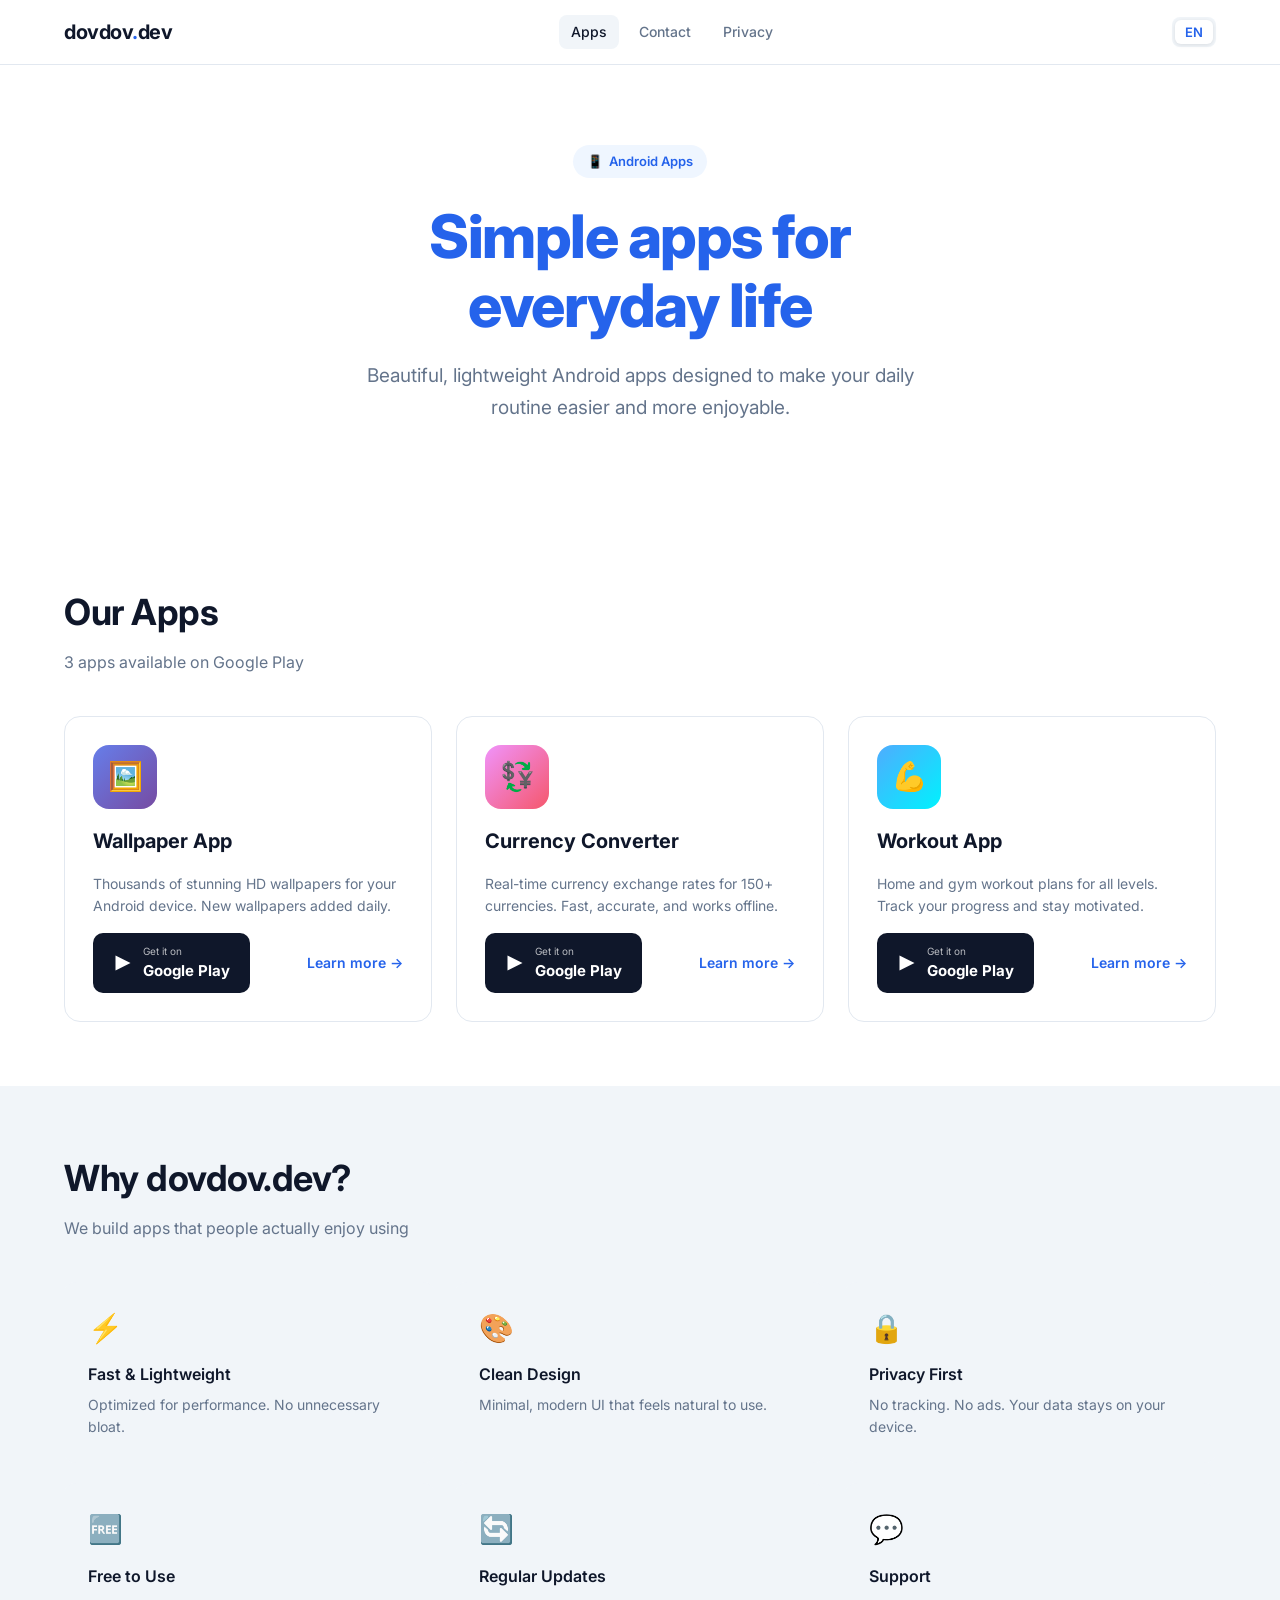
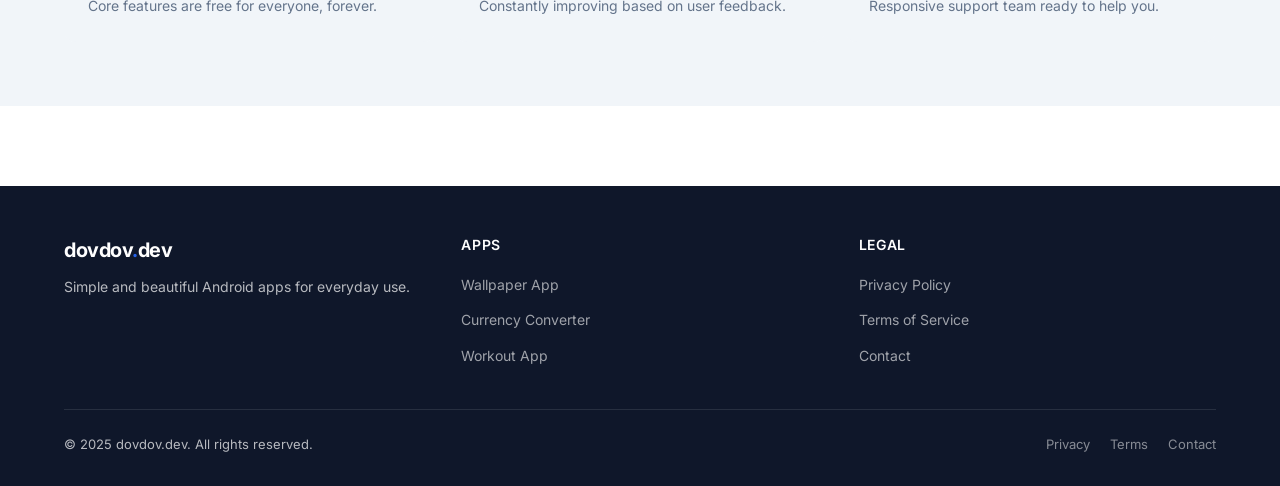
==== docs/index.html @ 6fd09d57 "dov dov dev site init" ====
<!DOCTYPE html>
<html lang="en">
<head>
  <meta charset="UTF-8" />
  <meta name="viewport" content="width=device-width, initial-scale=1.0" />
  <title>dovdov.dev — Mobile Apps</title>
  <meta name="description" content="Simple and beautiful Android apps by dovdov.dev" />
  <link rel="preconnect" href="https://fonts.googleapis.com" />
  <link rel="preconnect" href="https://fonts.gstatic.com" crossorigin />
  <link href="https://fonts.googleapis.com/css2?family=Inter:wght@400;500;600;700;800&display=swap" rel="stylesheet" />
  <link rel="stylesheet" href="css/style.css" />
</head>
<body>

  <!-- ===== HEADER ===== -->
  <header>
    <div class="header-inner">
      <a href="index.html" class="logo">dovdov<span>.</span>dev</a>

      <nav>
        <a href="index.html" class="active">
          <span data-lang="en" class="visible">Apps</span>
          <span data-lang="ru">Приложения</span>
        </a>
        <a href="contact.html">
          <span data-lang="en" class="visible">Contact</span>
          <span data-lang="ru">Контакт</span>
        </a>
        <a href="privacy.html">
          <span data-lang="en" class="visible">Privacy</span>
          <span data-lang="ru">Политика</span>
        </a>
      </nav>

      <div class="header-right">
        <div class="lang-switcher">
          <button class="lang-btn active" data-lang="en">EN</button>
          <button class="lang-btn" data-lang="ru">RU</button>
        </div>

        <button class="menu-btn" id="menuBtn" aria-label="Menu" aria-expanded="false">
          <svg width="22" height="22" viewBox="0 0 24 24" fill="none" stroke="currentColor" stroke-width="2.5" stroke-linecap="round">
            <line x1="3" y1="6" x2="21" y2="6"/>
            <line x1="3" y1="12" x2="21" y2="12"/>
            <line x1="3" y1="18" x2="21" y2="18"/>
          </svg>
        </button>
      </div>
    </div>

    <!-- Mobile nav -->
    <nav class="mobile-nav" id="mobileNav">
      <a href="index.html">
        <span data-lang="en" class="visible">Apps</span>
        <span data-lang="ru">Приложения</span>
      </a>
      <a href="contact.html">
        <span data-lang="en" class="visible">Contact</span>
        <span data-lang="ru">Контакт</span>
      </a>
      <a href="privacy.html">
        <span data-lang="en" class="visible">Privacy Policy</span>
        <span data-lang="ru">Политика конфиденциальности</span>
      </a>
      <a href="terms.html">
        <span data-lang="en" class="visible">Terms of Service</span>
        <span data-lang="ru">Условия использования</span>
      </a>
    </nav>
  </header>

  <!-- ===== HERO ===== -->
  <section class="hero">
    <div class="container">
      <div class="hero-badge">
        📱
        <span data-lang="en" class="visible">Android Apps</span>
        <span data-lang="ru">Приложения для Android</span>
      </div>

      <h1>
        <span data-lang="en" class="visible">Simple apps for<br /><span>everyday life</span></span>
        <span data-lang="ru">Простые приложения для<br /><span>каждого дня</span></span>
      </h1>

      <p>
        <span data-lang="en" class="visible">Beautiful, lightweight Android apps designed to make your daily routine easier and more enjoyable.</span>
        <span data-lang="ru">Красивые и лёгкие Android-приложения, которые делают вашу жизнь удобнее.</span>
      </p>
    </div>
  </section>

  <!-- ===== APPS ===== -->
  <section class="section">
    <div class="container">
      <h2 class="section-title">
        <span data-lang="en" class="visible">Our Apps</span>
        <span data-lang="ru">Наши приложения</span>
      </h2>
      <p class="section-sub">
        <span data-lang="en" class="visible">3 apps available on Google Play</span>
        <span data-lang="ru">3 приложения доступны в Google Play</span>
      </p>

      <div class="apps-grid">

        <!-- Wallpaper App -->
        <div class="app-card">
          <div class="app-icon wallpaper">🖼️</div>
          <h3>
            <span data-lang="en" class="visible">Wallpaper App</span>
            <span data-lang="ru">Обои</span>
          </h3>
          <p>
            <span data-lang="en" class="visible">Thousands of stunning HD wallpapers for your Android device. New wallpapers added daily.</span>
            <span data-lang="ru">Тысячи красивых HD-обоев для вашего Android. Новые обои добавляются каждый день.</span>
          </p>
          <div class="app-card-footer">
            <a href="#" class="btn-play">
              <svg width="20" height="20" viewBox="0 0 24 24" fill="white"><path d="M3 3l18 9-18 9V3z"/></svg>
              <div class="play-text">
                <small>
                  <span data-lang="en" class="visible">Get it on</span>
                  <span data-lang="ru">Скачать в</span>
                </small>
                <strong>Google Play</strong>
              </div>
            </a>
            <a href="apps/wallpaper.html" class="app-link">
              <span data-lang="en" class="visible">Learn more</span>
              <span data-lang="ru">Подробнее</span>
              →
            </a>
          </div>
        </div>

        <!-- Currency App -->
        <div class="app-card">
          <div class="app-icon currency">💱</div>
          <h3>
            <span data-lang="en" class="visible">Currency Converter</span>
            <span data-lang="ru">Конвертер валют</span>
          </h3>
          <p>
            <span data-lang="en" class="visible">Real-time currency exchange rates for 150+ currencies. Fast, accurate, and works offline.</span>
            <span data-lang="ru">Актуальные курсы валют для 150+ валют. Быстро, точно и работает офлайн.</span>
          </p>
          <div class="app-card-footer">
            <a href="#" class="btn-play">
              <svg width="20" height="20" viewBox="0 0 24 24" fill="white"><path d="M3 3l18 9-18 9V3z"/></svg>
              <div class="play-text">
                <small>
                  <span data-lang="en" class="visible">Get it on</span>
                  <span data-lang="ru">Скачать в</span>
                </small>
                <strong>Google Play</strong>
              </div>
            </a>
            <a href="apps/currency.html" class="app-link">
              <span data-lang="en" class="visible">Learn more</span>
              <span data-lang="ru">Подробнее</span>
              →
            </a>
          </div>
        </div>

        <!-- Workout App -->
        <div class="app-card">
          <div class="app-icon workout">💪</div>
          <h3>
            <span data-lang="en" class="visible">Workout App</span>
            <span data-lang="ru">Тренировки</span>
          </h3>
          <p>
            <span data-lang="en" class="visible">Home and gym workout plans for all levels. Track your progress and stay motivated.</span>
            <span data-lang="ru">Планы тренировок для дома и зала. Отслеживайте прогресс и оставайтесь мотивированными.</span>
          </p>
          <div class="app-card-footer">
            <a href="#" class="btn-play">
              <svg width="20" height="20" viewBox="0 0 24 24" fill="white"><path d="M3 3l18 9-18 9V3z"/></svg>
              <div class="play-text">
                <small>
                  <span data-lang="en" class="visible">Get it on</span>
                  <span data-lang="ru">Скачать в</span>
                </small>
                <strong>Google Play</strong>
              </div>
            </a>
            <a href="apps/workout.html" class="app-link">
              <span data-lang="en" class="visible">Learn more</span>
              <span data-lang="ru">Подробнее</span>
              →
            </a>
          </div>
        </div>

      </div>
    </div>
  </section>

  <!-- ===== WHY ===== -->
  <section class="section" style="background: var(--gray-light);">
    <div class="container">
      <h2 class="section-title">
        <span data-lang="en" class="visible">Why dovdov.dev?</span>
        <span data-lang="ru">Почему dovdov.dev?</span>
      </h2>
      <p class="section-sub">
        <span data-lang="en" class="visible">We build apps that people actually enjoy using</span>
        <span data-lang="ru">Мы создаём приложения, которыми приятно пользоваться</span>
      </p>

      <div class="features-grid">
        <div class="feature-item">
          <div class="feature-icon">⚡</div>
          <h4>
            <span data-lang="en" class="visible">Fast & Lightweight</span>
            <span data-lang="ru">Быстрые и лёгкие</span>
          </h4>
          <p>
            <span data-lang="en" class="visible">Optimized for performance. No unnecessary bloat.</span>
            <span data-lang="ru">Оптимизированы для скорости. Без лишнего.</span>
          </p>
        </div>
        <div class="feature-item">
          <div class="feature-icon">🎨</div>
          <h4>
            <span data-lang="en" class="visible">Clean Design</span>
            <span data-lang="ru">Чистый дизайн</span>
          </h4>
          <p>
            <span data-lang="en" class="visible">Minimal, modern UI that feels natural to use.</span>
            <span data-lang="ru">Минималистичный, современный интерфейс.</span>
          </p>
        </div>
        <div class="feature-item">
          <div class="feature-icon">🔒</div>
          <h4>
            <span data-lang="en" class="visible">Privacy First</span>
            <span data-lang="ru">Конфиденциальность</span>
          </h4>
          <p>
            <span data-lang="en" class="visible">No tracking. No ads. Your data stays on your device.</span>
            <span data-lang="ru">Без слежки. Без рекламы. Ваши данные — ваши.</span>
          </p>
        </div>
        <div class="feature-item">
          <div class="feature-icon">🆓</div>
          <h4>
            <span data-lang="en" class="visible">Free to Use</span>
            <span data-lang="ru">Бесплатно</span>
          </h4>
          <p>
            <span data-lang="en" class="visible">Core features are free for everyone, forever.</span>
            <span data-lang="ru">Основные функции бесплатны для всех навсегда.</span>
          </p>
        </div>
        <div class="feature-item">
          <div class="feature-icon">🔄</div>
          <h4>
            <span data-lang="en" class="visible">Regular Updates</span>
            <span data-lang="ru">Регулярные обновления</span>
          </h4>
          <p>
            <span data-lang="en" class="visible">Constantly improving based on user feedback.</span>
            <span data-lang="ru">Постоянно улучшаемся на основе отзывов.</span>
          </p>
        </div>
        <div class="feature-item">
          <div class="feature-icon">💬</div>
          <h4>
            <span data-lang="en" class="visible">Support</span>
            <span data-lang="ru">Поддержка</span>
          </h4>
          <p>
            <span data-lang="en" class="visible">Responsive support team ready to help you.</span>
            <span data-lang="ru">Оперативная поддержка всегда готова помочь.</span>
          </p>
        </div>
      </div>
    </div>
  </section>

  <!-- ===== FOOTER ===== -->
  <footer>
    <div class="footer-inner">
      <div class="footer-top">
        <div class="footer-brand">
          <div class="logo">dovdov<span>.</span>dev</div>
          <p>
            <span data-lang="en" class="visible">Simple and beautiful Android apps for everyday use.</span>
            <span data-lang="ru">Простые и красивые Android-приложения для каждого дня.</span>
          </p>
        </div>

        <div class="footer-col">
          <h4>
            <span data-lang="en" class="visible">Apps</span>
            <span data-lang="ru">Приложения</span>
          </h4>
          <ul>
            <li><a href="apps/wallpaper.html">
              <span data-lang="en" class="visible">Wallpaper App</span>
              <span data-lang="ru">Обои</span>
            </a></li>
            <li><a href="apps/currency.html">
              <span data-lang="en" class="visible">Currency Converter</span>
              <span data-lang="ru">Конвертер валют</span>
            </a></li>
            <li><a href="apps/workout.html">
              <span data-lang="en" class="visible">Workout App</span>
              <span data-lang="ru">Тренировки</span>
            </a></li>
          </ul>
        </div>

        <div class="footer-col">
          <h4>
            <span data-lang="en" class="visible">Legal</span>
            <span data-lang="ru">Документы</span>
          </h4>
          <ul>
            <li><a href="privacy.html">
              <span data-lang="en" class="visible">Privacy Policy</span>
              <span data-lang="ru">Политика конфиденциальности</span>
            </a></li>
            <li><a href="terms.html">
              <span data-lang="en" class="visible">Terms of Service</span>
              <span data-lang="ru">Условия использования</span>
            </a></li>
            <li><a href="contact.html">
              <span data-lang="en" class="visible">Contact</span>
              <span data-lang="ru">Контакт</span>
            </a></li>
          </ul>
        </div>
      </div>

      <div class="footer-bottom">
        <p>© 2025 dovdov.dev.
          <span data-lang="en" class="visible">All rights reserved.</span>
          <span data-lang="ru">Все права защищены.</span>
        </p>
        <div class="footer-bottom-links">
          <a href="privacy.html">
            <span data-lang="en" class="visible">Privacy</span>
            <span data-lang="ru">Политика</span>
          </a>
          <a href="terms.html">
            <span data-lang="en" class="visible">Terms</span>
            <span data-lang="ru">Условия</span>
          </a>
          <a href="contact.html">
            <span data-lang="en" class="visible">Contact</span>
            <span data-lang="ru">Контакт</span>
          </a>
        </div>
      </div>
    </div>
  </footer>

  <script src="js/main.js"></script>
</body>
</html>
---- docs/css/style.css ----
/* ===== RESET & BASE ===== */
*, *::before, *::after {
  box-sizing: border-box;
  margin: 0;
  padding: 0;
}

:root {
  --blue: #2563EB;
  --blue-dark: #1D4ED8;
  --blue-light: #EFF6FF;
  --black: #0F172A;
  --dark: #1E293B;
  --gray: #64748B;
  --gray-light: #F1F5F9;
  --white: #FFFFFF;
  --border: #E2E8F0;

  --font: 'Inter', -apple-system, BlinkMacSystemFont, 'Segoe UI', sans-serif;
  --radius: 12px;
  --shadow: 0 1px 3px rgba(0,0,0,0.08), 0 4px 16px rgba(0,0,0,0.06);
  --shadow-lg: 0 8px 32px rgba(0,0,0,0.12);
}

html {
  scroll-behavior: smooth;
}

body {
  font-family: var(--font);
  background: var(--white);
  color: var(--black);
  line-height: 1.6;
  font-size: 16px;
}

a {
  text-decoration: none;
  color: inherit;
}

img {
  max-width: 100%;
  display: block;
}

/* ===== HEADER ===== */
header {
  position: sticky;
  top: 0;
  z-index: 100;
  background: rgba(255, 255, 255, 0.92);
  backdrop-filter: blur(12px);
  -webkit-backdrop-filter: blur(12px);
  border-bottom: 1px solid var(--border);
}

.header-inner {
  max-width: 1200px;
  margin: 0 auto;
  padding: 0 24px;
  height: 64px;
  display: flex;
  align-items: center;
  justify-content: space-between;
  gap: 24px;
}

/* Logo */
.logo {
  font-size: 20px;
  font-weight: 700;
  color: var(--black);
  letter-spacing: -0.5px;
  flex-shrink: 0;
}

.logo span {
  color: var(--blue);
}

/* Nav */
nav {
  display: flex;
  align-items: center;
  gap: 8px;
}

nav a {
  font-size: 14px;
  font-weight: 500;
  color: var(--gray);
  padding: 6px 12px;
  border-radius: 8px;
  transition: color 0.2s, background 0.2s;
}

nav a:hover,
nav a.active {
  color: var(--black);
  background: var(--gray-light);
}

/* Header right */
.header-right {
  display: flex;
  align-items: center;
  gap: 12px;
  flex-shrink: 0;
}

/* Language switcher */
.lang-switcher {
  display: flex;
  align-items: center;
  gap: 2px;
  background: var(--gray-light);
  border-radius: 8px;
  padding: 3px;
}

.lang-btn {
  background: none;
  border: none;
  cursor: pointer;
  font-size: 13px;
  font-weight: 600;
  color: var(--gray);
  padding: 4px 10px;
  border-radius: 6px;
  transition: all 0.2s;
  font-family: var(--font);
}

.lang-btn.active {
  background: var(--white);
  color: var(--blue);
  box-shadow: 0 1px 4px rgba(0,0,0,0.1);
}

/* Mobile menu button */
.menu-btn {
  display: none;
  background: none;
  border: none;
  cursor: pointer;
  padding: 6px;
  color: var(--black);
}

.menu-btn svg {
  display: block;
}

/* Mobile nav */
.mobile-nav {
  display: none;
  flex-direction: column;
  padding: 12px 24px 16px;
  border-top: 1px solid var(--border);
  background: var(--white);
}

.mobile-nav a {
  font-size: 15px;
  font-weight: 500;
  color: var(--dark);
  padding: 10px 0;
  border-bottom: 1px solid var(--border);
}

.mobile-nav a:last-child {
  border-bottom: none;
}

.mobile-nav.open {
  display: flex;
}

/* ===== FOOTER ===== */
footer {
  background: var(--black);
  color: rgba(255,255,255,0.7);
  margin-top: 80px;
}

.footer-inner {
  max-width: 1200px;
  margin: 0 auto;
  padding: 48px 24px 32px;
}

.footer-top {
  display: grid;
  grid-template-columns: 1fr 1fr 1fr;
  gap: 40px;
  padding-bottom: 40px;
  border-bottom: 1px solid rgba(255,255,255,0.1);
}

.footer-brand .logo {
  color: var(--white);
  margin-bottom: 10px;
}

.footer-brand p {
  font-size: 14px;
  line-height: 1.6;
}

.footer-col h4 {
  color: var(--white);
  font-size: 14px;
  font-weight: 600;
  margin-bottom: 16px;
  text-transform: uppercase;
  letter-spacing: 0.05em;
}

.footer-col ul {
  list-style: none;
  display: flex;
  flex-direction: column;
  gap: 10px;
}

.footer-col ul li a {
  font-size: 14px;
  color: rgba(255,255,255,0.6);
  transition: color 0.2s;
}

.footer-col ul li a:hover {
  color: var(--white);
}

.footer-bottom {
  padding-top: 24px;
  display: flex;
  align-items: center;
  justify-content: space-between;
  flex-wrap: wrap;
  gap: 12px;
}

.footer-bottom p {
  font-size: 13px;
}

.footer-bottom-links {
  display: flex;
  gap: 20px;
}

.footer-bottom-links a {
  font-size: 13px;
  color: rgba(255,255,255,0.5);
  transition: color 0.2s;
}

.footer-bottom-links a:hover {
  color: var(--white);
}

/* ===== CONTAINER ===== */
.container {
  max-width: 1200px;
  margin: 0 auto;
  padding: 0 24px;
}

/* ===== BUTTONS ===== */
.btn {
  display: inline-flex;
  align-items: center;
  gap: 8px;
  padding: 12px 24px;
  border-radius: 10px;
  font-size: 15px;
  font-weight: 600;
  cursor: pointer;
  transition: all 0.2s;
  border: none;
  font-family: var(--font);
}

.btn-primary {
  background: var(--blue);
  color: var(--white);
}

.btn-primary:hover {
  background: var(--blue-dark);
  transform: translateY(-1px);
  box-shadow: 0 4px 16px rgba(37, 99, 235, 0.4);
}

.btn-outline {
  background: transparent;
  color: var(--blue);
  border: 2px solid var(--blue);
}

.btn-outline:hover {
  background: var(--blue);
  color: var(--white);
}

.btn-dark {
  background: var(--black);
  color: var(--white);
}

.btn-dark:hover {
  background: var(--dark);
  transform: translateY(-1px);
}

/* Google Play button */
.btn-play {
  display: inline-flex;
  align-items: center;
  gap: 10px;
  background: var(--black);
  color: var(--white);
  padding: 10px 20px;
  border-radius: 10px;
  font-size: 13px;
  font-weight: 500;
  transition: all 0.2s;
}

.btn-play:hover {
  background: var(--dark);
  transform: translateY(-1px);
}

.btn-play .play-text small {
  display: block;
  font-size: 10px;
  opacity: 0.7;
  font-weight: 400;
}

.btn-play .play-text strong {
  font-size: 15px;
  font-weight: 700;
}

/* ===== HERO ===== */
.hero {
  padding: 80px 0 60px;
  text-align: center;
}

.hero-badge {
  display: inline-flex;
  align-items: center;
  gap: 6px;
  background: var(--blue-light);
  color: var(--blue);
  font-size: 13px;
  font-weight: 600;
  padding: 6px 14px;
  border-radius: 50px;
  margin-bottom: 24px;
}

.hero h1 {
  font-size: clamp(36px, 5vw, 60px);
  font-weight: 800;
  color: var(--black);
  line-height: 1.15;
  letter-spacing: -1.5px;
  margin-bottom: 20px;
}

.hero h1 span {
  color: var(--blue);
}

.hero p {
  font-size: clamp(16px, 2vw, 19px);
  color: var(--gray);
  max-width: 560px;
  margin: 0 auto 36px;
  line-height: 1.7;
}

/* ===== SECTION ===== */
.section {
  padding: 64px 0;
}

.section-title {
  font-size: clamp(24px, 3vw, 36px);
  font-weight: 700;
  color: var(--black);
  letter-spacing: -0.5px;
  margin-bottom: 8px;
}

.section-sub {
  font-size: 16px;
  color: var(--gray);
  margin-bottom: 40px;
}

/* ===== APP CARDS ===== */
.apps-grid {
  display: grid;
  grid-template-columns: repeat(3, 1fr);
  gap: 24px;
}

.app-card {
  background: var(--white);
  border: 1px solid var(--border);
  border-radius: 16px;
  padding: 28px;
  transition: all 0.25s;
  display: flex;
  flex-direction: column;
  gap: 16px;
}

.app-card:hover {
  box-shadow: var(--shadow-lg);
  border-color: transparent;
  transform: translateY(-4px);
}

.app-icon {
  width: 64px;
  height: 64px;
  border-radius: 16px;
  display: flex;
  align-items: center;
  justify-content: center;
  font-size: 28px;
}

.app-icon.wallpaper { background: linear-gradient(135deg, #667eea, #764ba2); }
.app-icon.currency  { background: linear-gradient(135deg, #f093fb, #f5576c); }
.app-icon.workout   { background: linear-gradient(135deg, #4facfe, #00f2fe); }

.app-card h3 {
  font-size: 20px;
  font-weight: 700;
  color: var(--black);
}

.app-card p {
  font-size: 14px;
  color: var(--gray);
  line-height: 1.6;
  flex: 1;
}

.app-card-footer {
  display: flex;
  align-items: center;
  justify-content: space-between;
  gap: 12px;
  flex-wrap: wrap;
}

.app-link {
  font-size: 14px;
  font-weight: 600;
  color: var(--blue);
  display: inline-flex;
  align-items: center;
  gap: 4px;
  transition: gap 0.2s;
}

.app-link:hover {
  gap: 8px;
}

/* ===== FEATURES ===== */
.features-grid {
  display: grid;
  grid-template-columns: repeat(3, 1fr);
  gap: 20px;
}

.feature-item {
  padding: 24px;
  background: var(--gray-light);
  border-radius: var(--radius);
}

.feature-icon {
  font-size: 28px;
  margin-bottom: 12px;
}

.feature-item h4 {
  font-size: 16px;
  font-weight: 600;
  color: var(--black);
  margin-bottom: 6px;
}

.feature-item p {
  font-size: 14px;
  color: var(--gray);
  line-height: 1.6;
}

/* ===== PAGE HEADER ===== */
.page-hero {
  padding: 60px 0 40px;
  border-bottom: 1px solid var(--border);
  margin-bottom: 48px;
}

.page-hero h1 {
  font-size: clamp(28px, 4vw, 44px);
  font-weight: 800;
  letter-spacing: -1px;
  margin-bottom: 10px;
}

.page-hero p {
  font-size: 16px;
  color: var(--gray);
}

/* ===== PROSE (Privacy, Terms) ===== */
.prose {
  max-width: 760px;
  margin: 0 auto;
  padding-bottom: 60px;
}

.prose h2 {
  font-size: 22px;
  font-weight: 700;
  color: var(--black);
  margin: 36px 0 12px;
}

.prose h3 {
  font-size: 17px;
  font-weight: 600;
  color: var(--dark);
  margin: 24px 0 8px;
}

.prose p {
  font-size: 15px;
  color: #374151;
  line-height: 1.8;
  margin-bottom: 14px;
}

.prose ul {
  padding-left: 20px;
  margin-bottom: 14px;
}

.prose ul li {
  font-size: 15px;
  color: #374151;
  line-height: 1.8;
  margin-bottom: 6px;
}

.prose a {
  color: var(--blue);
  text-decoration: underline;
}

.prose .last-updated {
  font-size: 13px;
  color: var(--gray);
  margin-bottom: 32px;
  padding: 10px 16px;
  background: var(--gray-light);
  border-radius: 8px;
  display: inline-block;
}

/* ===== CONTACT ===== */
.contact-grid {
  display: grid;
  grid-template-columns: 1fr 1fr;
  gap: 48px;
  max-width: 900px;
  margin: 0 auto;
}

.contact-form {
  display: flex;
  flex-direction: column;
  gap: 16px;
}

.form-group {
  display: flex;
  flex-direction: column;
  gap: 6px;
}

.form-group label {
  font-size: 14px;
  font-weight: 600;
  color: var(--dark);
}

.form-group input,
.form-group textarea,
.form-group select {
  padding: 12px 16px;
  border: 1.5px solid var(--border);
  border-radius: 10px;
  font-size: 15px;
  font-family: var(--font);
  color: var(--black);
  background: var(--white);
  transition: border-color 0.2s, box-shadow 0.2s;
  outline: none;
  resize: vertical;
}

.form-group input:focus,
.form-group textarea:focus,
.form-group select:focus {
  border-color: var(--blue);
  box-shadow: 0 0 0 3px rgba(37, 99, 235, 0.12);
}

.form-group textarea {
  min-height: 120px;
}

.contact-info {
  display: flex;
  flex-direction: column;
  gap: 20px;
}

.contact-item {
  display: flex;
  align-items: flex-start;
  gap: 14px;
  padding: 20px;
  background: var(--gray-light);
  border-radius: var(--radius);
}

.contact-item-icon {
  font-size: 24px;
  flex-shrink: 0;
}

.contact-item h4 {
  font-size: 14px;
  font-weight: 600;
  color: var(--black);
  margin-bottom: 4px;
}

.contact-item p, .contact-item a {
  font-size: 14px;
  color: var(--gray);
}

.contact-item a:hover {
  color: var(--blue);
}

/* Success message */
.form-success {
  display: none;
  padding: 16px 20px;
  background: #ECFDF5;
  border: 1px solid #6EE7B7;
  border-radius: 10px;
  color: #065F46;
  font-size: 14px;
  font-weight: 500;
}

/* ===== DIVIDER ===== */
.divider {
  border: none;
  border-top: 1px solid var(--border);
  margin: 48px 0;
}

/* ===== BADGE ===== */
.badge {
  display: inline-flex;
  align-items: center;
  padding: 4px 12px;
  border-radius: 50px;
  font-size: 12px;
  font-weight: 600;
}

.badge-blue {
  background: var(--blue-light);
  color: var(--blue);
}

/* ===== RESPONSIVE ===== */
@media (max-width: 900px) {
  .apps-grid,
  .features-grid {
    grid-template-columns: 1fr 1fr;
  }

  .footer-top {
    grid-template-columns: 1fr 1fr;
  }

  .contact-grid {
    grid-template-columns: 1fr;
  }
}

@media (max-width: 640px) {
  nav {
    display: none;
  }

  .menu-btn {
    display: flex;
  }

  .apps-grid,
  .features-grid {
    grid-template-columns: 1fr;
  }

  .footer-top {
    grid-template-columns: 1fr;
    gap: 28px;
  }

  .footer-bottom {
    flex-direction: column;
    align-items: flex-start;
  }

  .hero {
    padding: 48px 0 40px;
  }
}

/* ===== HIDDEN by lang ===== */
[data-lang] {
  display: none;
}

[data-lang].visible {
  display: inline;
}

[data-lang-block] {
  display: none;
}

[data-lang-block].visible {
  display: block;
}
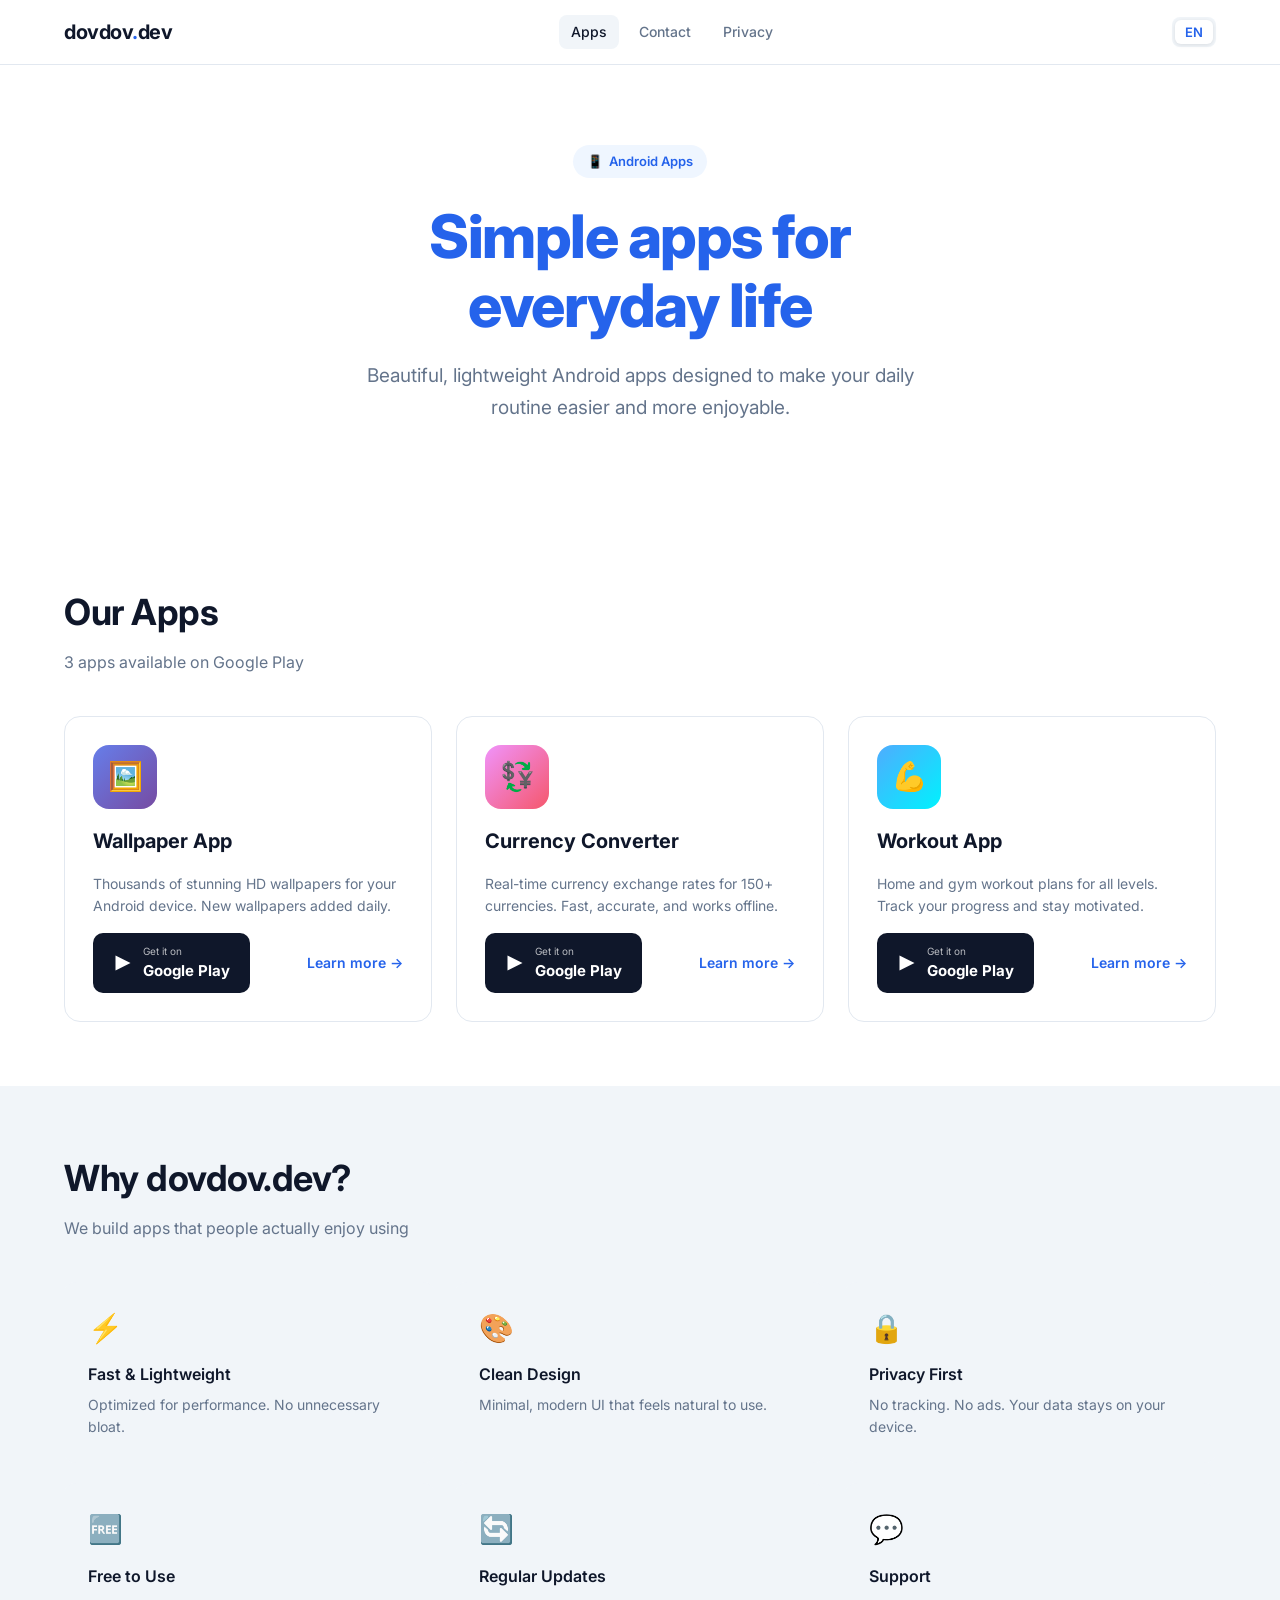
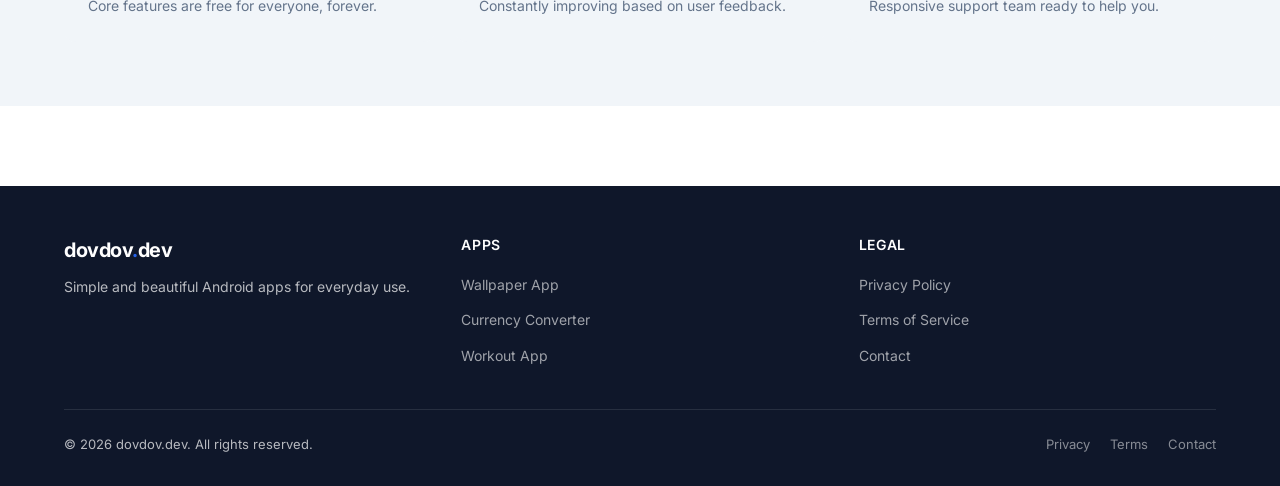
==== commit 1f1c9840: "Update index.html" ====
--- a/docs/index.html
+++ b/docs/index.html
@@ -337,7 +337,7 @@
       </div>
 
       <div class="footer-bottom">
-        <p>© 2025 dovdov.dev.
+        <p>© 2026 dovdov.dev.
           <span data-lang="en" class="visible">All rights reserved.</span>
           <span data-lang="ru">Все права защищены.</span>
         </p>
